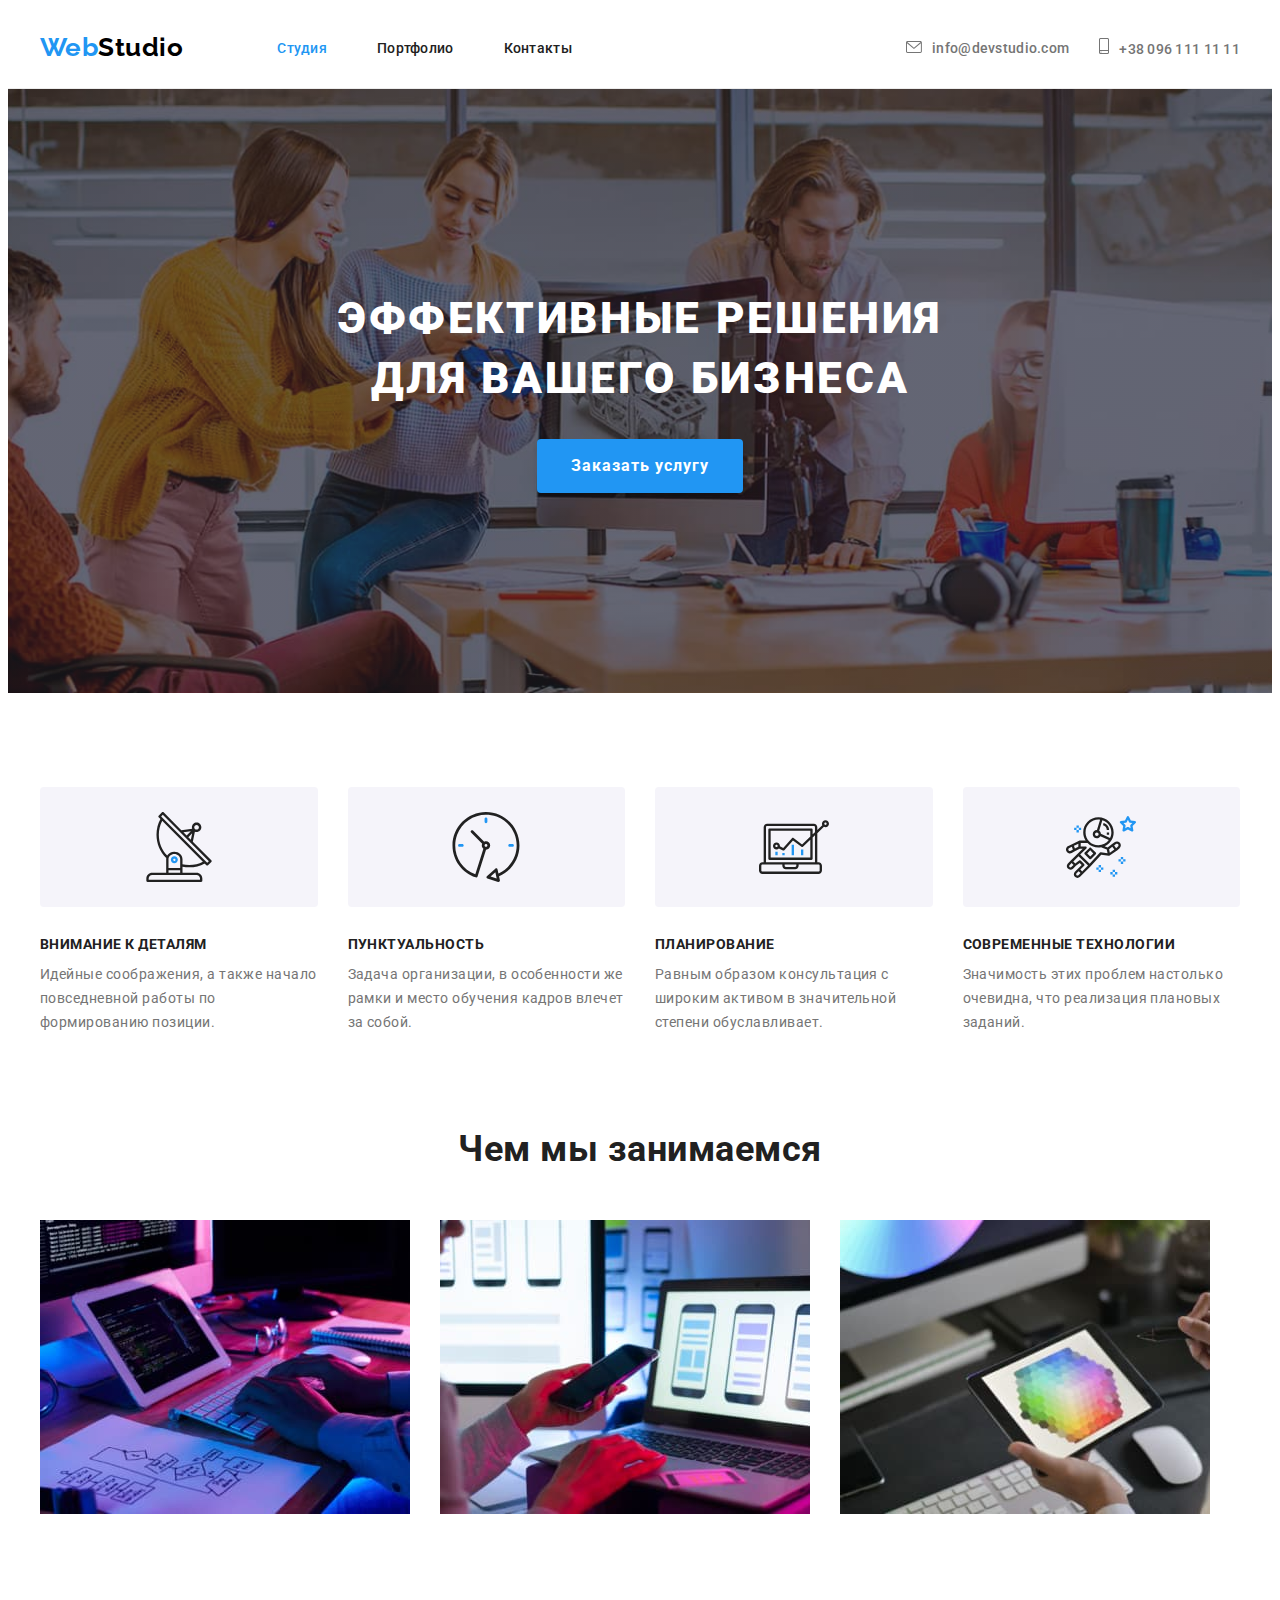
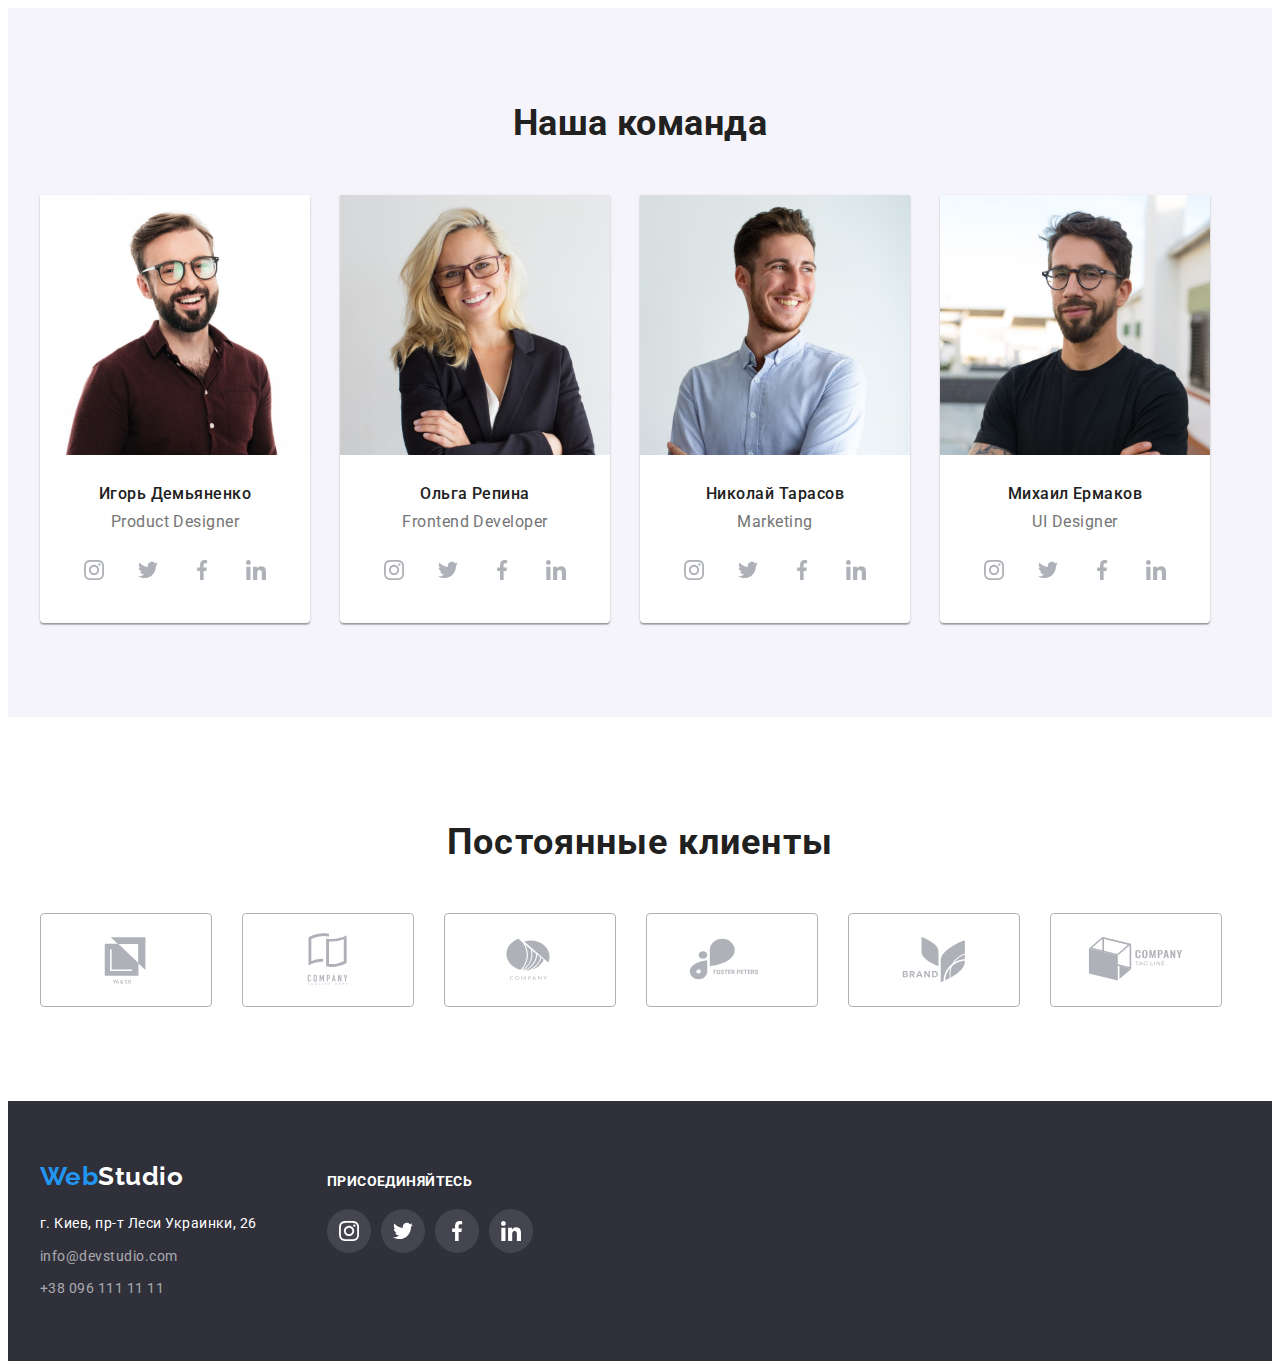
==== index.html @ f167cb6b "ДЗ-05" ====
<!DOCTYPE html>
<html lang="ru">
  <head>
    <meta charset="UTF-8" />
    <meta http-equiv="X-UA-Compatible" content="IE=edge" />
    <meta name="viewport" content="width=device-width, initial-scale=1.0" />
    <title>Студия</title>
    <link
      rel="stylesheet"
      href="https://cdnjs.cloudflare.com/ajax/libs/modern-normalize/1.1.0/modern-normalize.min.css"
      integrity="sha512-wpPYUAdjBVSE4KJnH1VR1HeZfpl1ub8YT/NKx4PuQ5NmX2tKuGu6U/JRp5y+Y8XG2tV+wKQpNHVUX03MfMFn9Q=="
      crossorigin="anonymous"
      referrerpolicy="no-referrer"
    />
    <link rel="stylesheet" href="./css/styles.css" />
    <link rel="preconnect" href="https://fonts.googleapis.com" />
    <link rel="preconnect" href="https://fonts.gstatic.com" crossorigin />
    <link
      href="https://fonts.googleapis.com/css2?family=Raleway:wght@700&family=Roboto:wght@400;500;700;900&display=swap"
      rel="stylesheet"
    />
  </head>
  <body>
    <!-- Шапка сайта -->

    <header class="header">
      <div class="container">
        <a class="header-logo-main link" href="./"
          ><span class="header-logo-blue link">Web</span>Studio</a
        >
        <nav class="header-nav">
          <ul class="header-list list">
            <li class="header-item">
              <a class="nav-link link current" href="index.html">Студия</a>
            </li>
            <li class="header-item">
              <a class="nav-link link" href="portfolio.html">Портфолио</a>
            </li>
            <li class="header-item">
              <a class="nav-link link" href="./">Контакты</a>
            </li>
          </ul>
        </nav>
        <div class="header-contacts">
          <ul class="header-contacts-list list">
            <li class="header-contacts-item">
              <a class="header-contacts link" href="mailto:info@devstudio.com"
                ><svg class="header-icon" width="16" height="12">
                  <use href="./images/icon.svg#icon-envelope"></use></svg
                >info@devstudio.com</a
              >
            </li>
            <li class="header-item">
              <a class="header-contacts link" href="tel:+380961111111"
                ><svg class="header-icon" width="10" height="16">
                  <use href="./images/icon.svg#icon-smartphone"></use></svg
                >+38 096 111 11 11</a
              >
            </li>
          </ul>
        </div>
      </div>
    </header>

    <!-- Основной блок -->

    <main>
      <!-- Герой -->

      <section class="hero">
        <div class="container">
          <div class="hero-content">
            <h1 class="hero-title">
              Эффективные решения <br />
              для вашего бизнеса
            </h1>
            <button class="hero-button btn" type="button">
              Заказать услугу
            </button>
          </div>
        </div>
      </section>

      <!-- Особенности -->

      <section class="section spec">
        <div class="container">
          <ul class="spec-list list">
            <li class="spec-item antenna-1">
              <h3 class="spec-title">Внимание к деталям</h3>
              <p class="spec-about">
                Идейные соображения, а также начало повседневной работы по
                формированию позиции.
              </p>
            </li>
            <li class="spec-item clock-1">
              <h3 class="spec-title">Пунктуальность</h3>
              <p class="spec-about">
                Задача организации, в особенности же рамки и место обучения
                кадров влечет за собой.
              </p>
            </li>
            <li class="spec-item diagram-1">
              <h3 class="spec-title">Планирование</h3>
              <p class="spec-about">
                Равным образом консультация с широким активом в значительной
                степени обуславливает.
              </p>
            </li>
            <li class="spec-item astronaut-1">
              <h3 class="spec-title">Современные технологии</h3>
              <p class="spec-about">
                Значимость этих проблем настолько очевидна, что реализация
                плановых заданий.
              </p>
            </li>
          </ul>
        </div>
      </section>

      <!-- Чем занимаемся -->

      <section class="section">
        <div class="container">
          <h2 class="directions-title">Чем мы занимаемся</h2>
          <ul class="directions-list">
            <li class="directions-works">
              <img src="images/pc.jpg" alt="верстка" width="370" />
            </li>
            <li class="directions-works">
              <img src="images/mobile.jpg" alt="дизайн" width="370" />
            </li>
            <li class="directions-works">
              <img
                src="images/tablet.jpg"
                alt="внешнее оформление"
                width="370"
              />
            </li>
          </ul>
        </div>
      </section>

      <!-- Команда -->

      <section class="section team">
        <div class="container">
          <h2 class="team-title">Наша команда</h2>
          <ul class="team-list">
            <li class="team-item">
              <div class="team-decoration">
                <a href="./" class="teammate-image"
                  ><img src="images/designer.jpg" alt="Дизайнер" width="270"
                /></a>
                <div class="container-text">
                  <h3 class="teammate-name">Игорь Демьяненко</h3>
                  <p class="teammate-position" lang="en">Product Designer</p>
                  <ul class="teammate-soc-list list">
                    <li class="teammate-soc-item">
                      <a href="" class="teammate-soc-link link">
                        <svg class="teammate-soc-icon" width="20" height="20">
                          <use href="./images/icon.svg#icon-instagram"></use>
                        </svg>
                      </a>
                    </li>
                    <li class="teammate-soc-item">
                      <a href="" class="teammate-soc-link link"
                        ><svg class="teammate-soc-icon" width="20" height="20">
                          <use href="./images/icon.svg#icon-twitter"></use></svg
                      ></a>
                    </li>
                    <li class="teammate-soc-item">
                      <a href="" class="teammate-soc-link link"
                        ><svg class="teammate-soc-icon" width="20" height="20">
                          <use
                            href="./images/icon.svg#icon-facebook"
                          ></use></svg
                      ></a>
                    </li>
                    <li class="teammate-soc-item">
                      <a href="" class="teammate-soc-link link"
                        ><svg class="teammate-soc-icon" width="20" height="20">
                          <use
                            href="./images/icon.svg#icon-linkedin"
                          ></use></svg
                      ></a>
                    </li>
                  </ul>
                </div>
              </div>
            </li>
            <li class="team-item">
              <div class="team-decoration">
                <a href="./" class="teammate-image"
                  ><img
                    src="images/developer.jpg"
                    alt="Фронтэнд Разработчик"
                    width="270"
                /></a>
                <div class="container-text">
                  <h3 class="teammate-name">Ольга Репина</h3>
                  <p class="teammate-position" lang="en">Frontend Developer</p>
                  <ul class="teammate-soc-list list">
                    <li class="teammate-soc-item">
                      <a href="" class="teammate-soc-link link">
                        <svg class="teammate-soc-icon" width="20" height="20">
                          <use href="./images/icon.svg#icon-instagram"></use>
                        </svg>
                      </a>
                    </li>
                    <li class="teammate-soc-item">
                      <a href="" class="teammate-soc-link link"
                        ><svg class="teammate-soc-icon" width="20" height="20">
                          <use href="./images/icon.svg#icon-twitter"></use></svg
                      ></a>
                    </li>
                    <li class="teammate-soc-item">
                      <a href="" class="teammate-soc-link link"
                        ><svg class="teammate-soc-icon" width="20" height="20">
                          <use
                            href="./images/icon.svg#icon-facebook"
                          ></use></svg
                      ></a>
                    </li>
                    <li class="teammate-soc-item">
                      <a href="" class="teammate-soc-link link"
                        ><svg class="teammate-soc-icon" width="20" height="20">
                          <use
                            href="./images/icon.svg#icon-linkedin"
                          ></use></svg
                      ></a>
                    </li>
                  </ul>
                </div>
              </div>
            </li>
            <li class="team-item">
              <div class="team-decoration">
                <a href="./" class="teammate-image"
                  ><img src="images/marketing.jpg" alt="Маркетинг" width="270"
                /></a>
                <div class="container-text">
                  <h3 class="teammate-name">Николай Тарасов</h3>
                  <p class="teammate-position" lang="en">Marketing</p>
                  <ul class="teammate-soc-list list">
                    <li class="teammate-soc-item">
                      <a href="" class="teammate-soc-link link">
                        <svg class="teammate-soc-icon" width="20" height="20">
                          <use href="./images/icon.svg#icon-instagram"></use>
                        </svg>
                      </a>
                    </li>
                    <li class="teammate-soc-item">
                      <a href="" class="teammate-soc-link link"
                        ><svg class="teammate-soc-icon" width="20" height="20">
                          <use href="./images/icon.svg#icon-twitter"></use></svg
                      ></a>
                    </li>
                    <li class="teammate-soc-item">
                      <a href="" class="teammate-soc-link link"
                        ><svg class="teammate-soc-icon" width="20" height="20">
                          <use
                            href="./images/icon.svg#icon-facebook"
                          ></use></svg
                      ></a>
                    </li>
                    <li class="teammate-soc-item">
                      <a href="" class="teammate-soc-link link"
                        ><svg class="teammate-soc-icon" width="20" height="20">
                          <use
                            href="./images/icon.svg#icon-linkedin"
                          ></use></svg
                      ></a>
                    </li>
                  </ul>
                </div>
              </div>
            </li>
            <li class="team-item">
              <div class="team-decoration">
                <a href="./" class="teammate-image"
                  ><img
                    src="images/ui.jpg"
                    alt="Дизайнер оформления"
                    width="270"
                /></a>
                <div class="container-text">
                  <h3 class="teammate-name">Михаил Ермаков</h3>
                  <p class="teammate-position">UI Designer</p>
                  <ul class="teammate-soc-list list">
                    <li class="teammate-soc-item">
                      <a href="" class="teammate-soc-link link">
                        <svg class="teammate-soc-icon" width="20" height="20">
                          <use href="./images/icon.svg#icon-instagram"></use>
                        </svg>
                      </a>
                    </li>
                    <li class="teammate-soc-item">
                      <a href="" class="teammate-soc-link link"
                        ><svg class="teammate-soc-icon" width="20" height="20">
                          <use href="./images/icon.svg#icon-twitter"></use></svg
                      ></a>
                    </li>
                    <li class="teammate-soc-item">
                      <a href="" class="teammate-soc-link link"
                        ><svg class="teammate-soc-icon" width="20" height="20">
                          <use
                            href="./images/icon.svg#icon-facebook"
                          ></use></svg
                      ></a>
                    </li>
                    <li class="teammate-soc-item">
                      <a href="" class="teammate-soc-link link"
                        ><svg class="teammate-soc-icon" width="20" height="20">
                          <use
                            href="./images/icon.svg#icon-linkedin"
                          ></use></svg
                      ></a>
                    </li>
                  </ul>
                </div>
              </div>
            </li>
          </ul>
        </div>
      </section>

      <!-- Customer -->

      <section class="customer">
        <div class="container customer-container">
          <h2 class="customer-title">Постоянные клиенты</h2>
          <ul class="customer-list list">
            <li class="customer-item">
              <a href="./" class="customer-link link"
                ><svg class="customer-icon" width="41" height="46.7">
                  <use href="./images/icon.svg#icon-Logo"></use></svg
              ></a>
            </li>
            <li class="customer-item">
              <a href="" class="customer-link link"
                ><svg class="customer-icon" width="40" height="52">
                  <use href="./images/icon.svg#icon-Logo-1"></use></svg
              ></a>
            </li>
            <li class="customer-item">
              <a href="" class="customer-link link"
                ><svg class="customer-icon" width="43.46" height="41.18">
                  <use href="./images/icon.svg#icon-Logo-2"></use></svg
              ></a>
            </li>
            <li class="customer-item">
              <a href="" class="customer-link link"
                ><svg class="customer-icon" width="84.44" height="40.62">
                  <use href="./images/icon.svg#icon-Logo-3"></use></svg
              ></a>
            </li>
            <li class="customer-item">
              <a href="" class="customer-link link"
                ><svg class="customer-icon" width="62.54" height="45.43">
                  <use href="./images/icon.svg#icon-Logo-4"></use></svg
              ></a>
            </li>
            <li class="customer-item">
              <a href="" class="customer-link link"
                ><svg class="customer-icon" width="93.79" height="43.93">
                  <use href="./images/icon.svg#icon-Logo-5"></use></svg
              ></a>
            </li>
          </ul>
        </div>
      </section>
    </main>

    <!-- Футер -->

    <footer class="footer">
      <div class="container footer-wrap">
        <div class="footer-cont">
          <a class="footer-logo-main link" href="./"
            ><span class="footer-logo-blue link">Web</span>Studio</a
          >
          <address class="footer-address link">
            <p>г. Киев, пр-т Леси Украинки, 26</p>
          </address>
          <ul class="footer-list">
            <li class="footer-item">
              <a class="footer-contacts link" href="mailto:info@devstudio.com"
                >info@devstudio.com</a
              >
            </li>
            <li class="footer-item">
              <a class="footer-contacts link" href="tel:+380961111111"
                >+38 096 111 11 11</a
              >
            </li>
          </ul>
        </div>
        <div class="footer-soc-container">
          <h3 class="footer-enjoy">присоединяйтесь</h3>
          <ul class="footer-soc-list list">
            <li class="footer-soc-item">
              <a href="" class="footer-soc-link link">
                <svg class="footer-soc-icon" width="20" height="20">
                  <use href="./images/icon.svg#icon-instagram"></use>
                </svg>
              </a>
            </li>
            <li class="footer-soc-item">
              <a href="" class="footer-soc-link link"
                ><svg class="footer-soc-icon" width="20" height="20">
                  <use href="./images/icon.svg#icon-twitter"></use></svg
              ></a>
            </li>
            <li class="footer-soc-item">
              <a href="" class="footer-soc-link link"
                ><svg class="footer-soc-icon" width="20" height="20">
                  <use href="./images/icon.svg#icon-facebook"></use></svg
              ></a>
            </li>
            <li class="footer-soc-item">
              <a href="" class="footer-soc-link link"
                ><svg class="footer-soc-icon" width="20" height="20">
                  <use href="./images/icon.svg#icon-linkedin"></use></svg
              ></a>
            </li>
          </ul>
        </div>
      </div>
    </footer>
  </body>
</html>
---- css/styles.css ----
:root {
  --main-btn-color: #ffffff;
  --second-btn-color: #212121;
  --accent-color: #2196f3;
  --main-title-color: #ffffff;
  --second-title-color: #212121;
  --main-text-color: #757575;
  --main-link-color: #212121;
  --background-color: #2f303a;
  --font-size-main: 16px;
  --font-size-second: 14px;
}

body {
  font-family: "Roboto", sans-serif;
  letter-spacing: 0.03em;
}

p,
h1,
h2,
h3,
h4,
h5,
h6 {
  margin: 0;
}

ul,
ol {
  margin: 0;
  padding-left: 0;
}

button {
  cursor: pointer;
}

img {
  display: block;
}

li {
  list-style-type: none;
}

.list {
  list-style: none;
}

.link {
  text-decoration: none;
}

.visually-hidden {
  position: absolute;
  width: 1px;
  height: 1px;
  margin: -1px;
  border: 0;
  padding: 0;
  white-space: nowrap;
  clip-path: inset(100%);
  clip: rect(0 0 0 0);
  overflow: hidden;
}

.container {
  width: 1200px;
  margin: 0 auto;
  padding-left: 15px;
  padding-right: 15px;
  /* outline: 1px solid red; */
}

.section {
  padding-top: 94px;
  padding-bottom: 94px;
}

/* ---------------------HEADER--------------------------- */

.header {
  padding-top: 24px;
  padding-bottom: 25px;
  border-bottom: 1px solid #ececec;
}

.header-logo-main {
  color: #000000;
  font-family: "Raleway", sans-serif;
  font-weight: 700;
  font-size: 26px;
  line-height: 1.2;
  margin-right: 94px;
}

.header-logo-blue {
  color: var(--accent-color);
  font-family: "Raleway", sans-serif;
  font-weight: 700;
  font-size: 26px;
  line-height: 1.2;
}

.header .container {
  display: flex;
  align-items: center;
}

.nav-link {
  color: var(--main-link-color);
  font-weight: 500;
  font-size: var(--font-size-second);
  line-height: 1.15;
  letter-spacing: 0.02em;
}

.header-item .current {
  color: var(--accent-color);
}

.nav-link:hover,
.nav-link:focus,
.nav-link:active {
  color: var(--accent-color);
}

.header-contacts {
  margin-left: auto;
}

.header-list {
  display: flex;
  align-items: center;
}

.header-item:not(:last-child) {
  margin-right: 50px;
}

.header-contacts-list {
  display: flex;
  align-items: center;
}

.header-contacts-item:not(:last-child) {
  margin-right: 30px;
}

.header-contacts {
  color: #757575;
  font-weight: 500;
  font-size: var(--font-size-second);
  line-height: 1.15;
  letter-spacing: 0.02em;
}

.header-contacts:hover {
  color: var(--accent-color);
}
.header-contacts:focus {
  color: var(--accent-color);
}

.header-icon {
  margin-right: 10px;
  fill: currentColor;
}

/* ----------------MAIN-PAGE--HERO--------------------- */

.hero {
  background-color: #c4c4c4;
  background-image: linear-gradient(
      rgba(47, 48, 58, 0.4),
      rgba(47, 48, 58, 0.4)
    ),
    url(../images/bg-foto.jpg);
  background-repeat: no-repeat;
  background-position: center;
  background-size: cover;
  max-width: 1600px;
  margin: 0 auto;
}

.hero-content {
  padding-top: 200px;
  padding-bottom: 200px;
}

.hero-title {
  font-weight: 900;
  font-size: 44px;
  line-height: 1.36;
  text-align: center;
  letter-spacing: 0.06em;
  text-transform: uppercase;
  color: var(--main-title-color);
}

.btn {
  margin: 0 auto;
  display: block;
  margin-top: 30px;
}

.hero-button {
  padding: 10px 32px;
  font-family: inherit;
  font-weight: 700;
  font-size: var(--font-size-main);
  line-height: 1.88;
  letter-spacing: 0.06em;
  color: var(--main-btn-color);
  background-color: var(--accent-color);
  box-shadow: 0px 4px 4px rgba(0, 0, 0, 0.15);
  border-radius: 4px;
  border-color: transparent;
}

.hero-button:hover,
.hero-button:focus {
  background-color: #188ce8;
}

/* ----------------MAIN-PAGE--SPEC--------------------- */
.spec {
  padding-bottom: 0px;
}

.spec-list {
  display: flex;
}

.spec-item {
  flex-basis: calc(100% / 4);
}

.spec-item:not(:last-child) {
  margin-right: 30px;
}

.spec-item::before {
  content: "";
  display: block;
  height: 120px;
  background-color: #f5f4fa;
  border-radius: 4px;
  margin-bottom: 30px;
  background-repeat: no-repeat;
  background-position: center;
  background-size: 70px;
}

.antenna-1::before {
  background-image: url(../images/antenna.svg);
}

.clock-1::before {
  background-image: url(../images/clock.svg);
}

.diagram-1::before {
  background-image: url(../images/diagram.svg);
}

.astronaut-1::before {
  background-image: url(../images/astronaut.svg);
}

.spec-title {
  font-size: var(--font-size-second);
  line-height: 1.14;
  text-transform: uppercase;
  color: var(--second-title-color);
}

.spec-about {
  margin-top: 10px;
  font-size: var(--font-size-second);
  line-height: 1.71;
  color: var(--main-text-color);
}

/* ----------------MAIN-PAGE--DIRECTIONS--------------------- */

.directions-title {
  font-size: 36px;
  line-height: 1.16;
  text-align: center;
  color: var(--second-title-color);
}

.directions-list {
  display: flex;
  margin-top: 50px;
}

.directions-works + .directions-works {
  margin-left: 30px;
}

/* ----------------MAIN-PAGE--TEAM--------------------- */
.team {
  background-color: #f5f4fa;
}

.team-title {
  font-size: 36px;
  line-height: 1.17;
  text-align: center;
  color: var(--second-title-color);
}

.team-list {
  margin-top: 50px;
  display: flex;
}

.team-item:not(:last-child) {
  margin-right: 30px;
}

.team-decoration {
  background-color: #ffffff;
  width: 270px;
  height: 428px;
  box-shadow: 0px 1px 3px rgba(0, 0, 0, 0.12), 0px 1px 1px rgba(0, 0, 0, 0.14),
    0px 2px 1px rgba(0, 0, 0, 0.2);
  border-radius: 0px 0px 4px 4px;
}

.container-text {
  padding-top: 30px;
  padding-bottom: 30px;
}

.teammate-name {
  font-weight: 500;
  font-size: var(--font-size-main);
  line-height: 1.18;
  text-align: center;
  color: var(--second-title-color);
}

.teammate-position {
  margin-top: 10px;
  margin-bottom: 16px;
  font-size: var(--font-size-main);
  line-height: 1.18;
  text-align: center;
  color: var(--main-text-color);
}

.teammate-soc-list {
  display: flex;
  justify-content: center;
}

.teammate-soc-item {
  width: 44px;
  height: 44px;
  margin-right: 10px;
}

.teammate-soc-item:last-child {
  margin-right: 0;
}

.teammate-soc-link {
  width: 100%;
  height: 100%;
  background-color: transparent;
  border-radius: 50%;
  display: flex;
  align-items: center;
  justify-content: center;
  fill: #afb1b8;
}

.teammate-soc-link:hover,
.teammate-soc-link:focus {
  background-color: var(--accent-color);
  fill: #ffffff;
  outline-style: none;
}

/* ----------------MAIN-PAGE--CUSTOMER--------------------- */

.customer-container {
  padding-top: 104px;
  padding-bottom: 94px;
}

.customer-title {
  font-size: 36px;
  line-height: 1.17;
  text-align: center;
  letter-spacing: 0.03em;
  color: #212121;
  margin-bottom: 50px;
}

.customer-list {
  display: flex;
}

.customer-item:not(:last-child) {
  margin-right: 30px;
}

.customer-link {
  width: 170px;
  height: 92px;
  display: flex;
  justify-content: center;
  align-items: center;
  color: #afb1b8;
  border-radius: 4px;
  border: 1px solid #afb1b8;
}

.customer-link:hover,
.customer-link:focus {
  color: var(--accent-color);
  border: 1px solid var(--accent-color);
  outline-color: var(--accent-color);
}

.customer-icon {
  width: 106px;
  height: 60px;
  fill: currentColor;
}

.customer-icon:hover,
.customer-icon:focus {
  fill: currentColor;
}

/* ----------------PORTFOLIO--PROJECT--------------------- */

.projects {
  padding-top: 83px;
  padding-bottom: 105px;
}

/* ----------------PORTFOLIO--PROJECT--BUTTON---------------- */

.project-list-btn {
  display: flex;
  justify-content: center;
}

.project-item-btn {
  margin-bottom: 50px;
}

.project-item-btn:not(:last-child) {
  margin-right: 8px;
}

.project-btn {
  height: 38px;
  padding: 6px 22px;
  font-family: inherit;
  font-weight: 500;
  font-size: var(--font-size-main);
  line-height: 1.62;
  text-align: center;
  color: var(--second-btn-color);
  border-radius: 4px;
  border: none;
}

.project-btn:hover,
.project-btn:focus,
.project-btn:active {
  font-weight: 500;
  font-size: var(--font-size-main);
  line-height: 1.62;
  text-align: center;
  color: var(--main-btn-color);
  background-color: var(--accent-color);
  border-radius: 4px;
  box-shadow: 0px 3px 1px rgba(0, 0, 0, 0.1), 0px 1px 2px rgba(0, 0, 0, 0.08),
    0px 2px 2px rgba(0, 0, 0, 0.12);
  border: none;
}

/* ----------------PORTFOLIO--PROJECT--CARDS---------------- */

.project-list {
  padding: 0;
  margin: 0;
  list-style: none;
  display: flex;
  flex-wrap: wrap;
  margin-left: -30px;
  margin-top: -30px;
}

.project-list > .project-item {
  flex-basis: calc(100% / 3 - 30px);
  margin-left: 30px;
  margin-top: 30px;
}

.project-decoration {
  border: 1px solid #eeeeee;
  width: 370px;
  cursor: pointer;
}

.project-decoration:hover,
.project-decoration:focus {
  box-shadow: 0px 1px 1px rgba(0, 0, 0, 0.12), 0px 4px 4px rgba(0, 0, 0, 0.06),
    1px 4px 6px rgba(0, 0, 0, 0.16);
}

.title-decoration {
  padding: 20px 24px;
}

.title-project {
  font-size: 18px;
  line-height: 2;
  letter-spacing: 0.06em;
  color: var(--second-title-color);
}

.title-class {
  margin-top: 4px;
  font-size: var(--font-size-main);
  line-height: 1.88;
  color: var(--main-text-color);
}

/* ----------------FOOTER--------------------- */

.footer {
  background-color: var(--background-color);

  padding-bottom: 60px;
}

.footer-logo-main {
  font-family: "Raleway", sans-serif;
  font-weight: 700;
  font-size: 26px;
  line-height: 1.19;
  color: var(--main-title-color);
}

.footer-logo-blue {
  font-family: "Raleway", sans-serif;
  font-weight: 700;
  font-size: 26px;
  line-height: 1.19;
  color: var(--accent-color);
}

.footer-address {
  margin-top: 20px;
  font-style: normal;
  font-size: var(--font-size-second);
  line-height: 1.71;
  color: var(--main-title-color);
}

.footer-wrap {
  display: flex;
}

.footer-cont {
  padding-top: 60px;
  margin-right: 70px;
}

.footer-item {
  margin-top: 9px;
}

.footer-contacts {
  font-size: var(--font-size-second);
  line-height: 1.7;
  color: rgba(255, 255, 255, 0.6);
}

.footer-contacts:hover,
.footer-contacts:focus {
  color: var(--accent-color);
}

.footer-soc-container {
  padding-top: 72px;
}

.footer-enjoy {
  font-size: var(--font-size-second);
  line-height: 1.15;
  letter-spacing: 0.03em;
  text-transform: uppercase;
  color: var(--main-title-color);
}

.footer-soc-list {
  display: flex;
  justify-content: center;
  margin-top: 20px;
}

.footer-soc-item {
  width: 44px;
  height: 44px;
  margin-right: 10px;
}

.tfooter-soc-item:last-child {
  margin-right: 0;
}

.footer-soc-link {
  width: 100%;
  height: 100%;
  background-color: rgba(255, 255, 255, 0.1);
  border-radius: 50%;
  display: flex;
  align-items: center;
  justify-content: center;
  fill: #ffffff;
}

.footer-soc-link:hover,
.footer-soc-link:focus {
  background-color: var(--accent-color);
  fill: var(--main-title-color);
  outline-style: none;
}
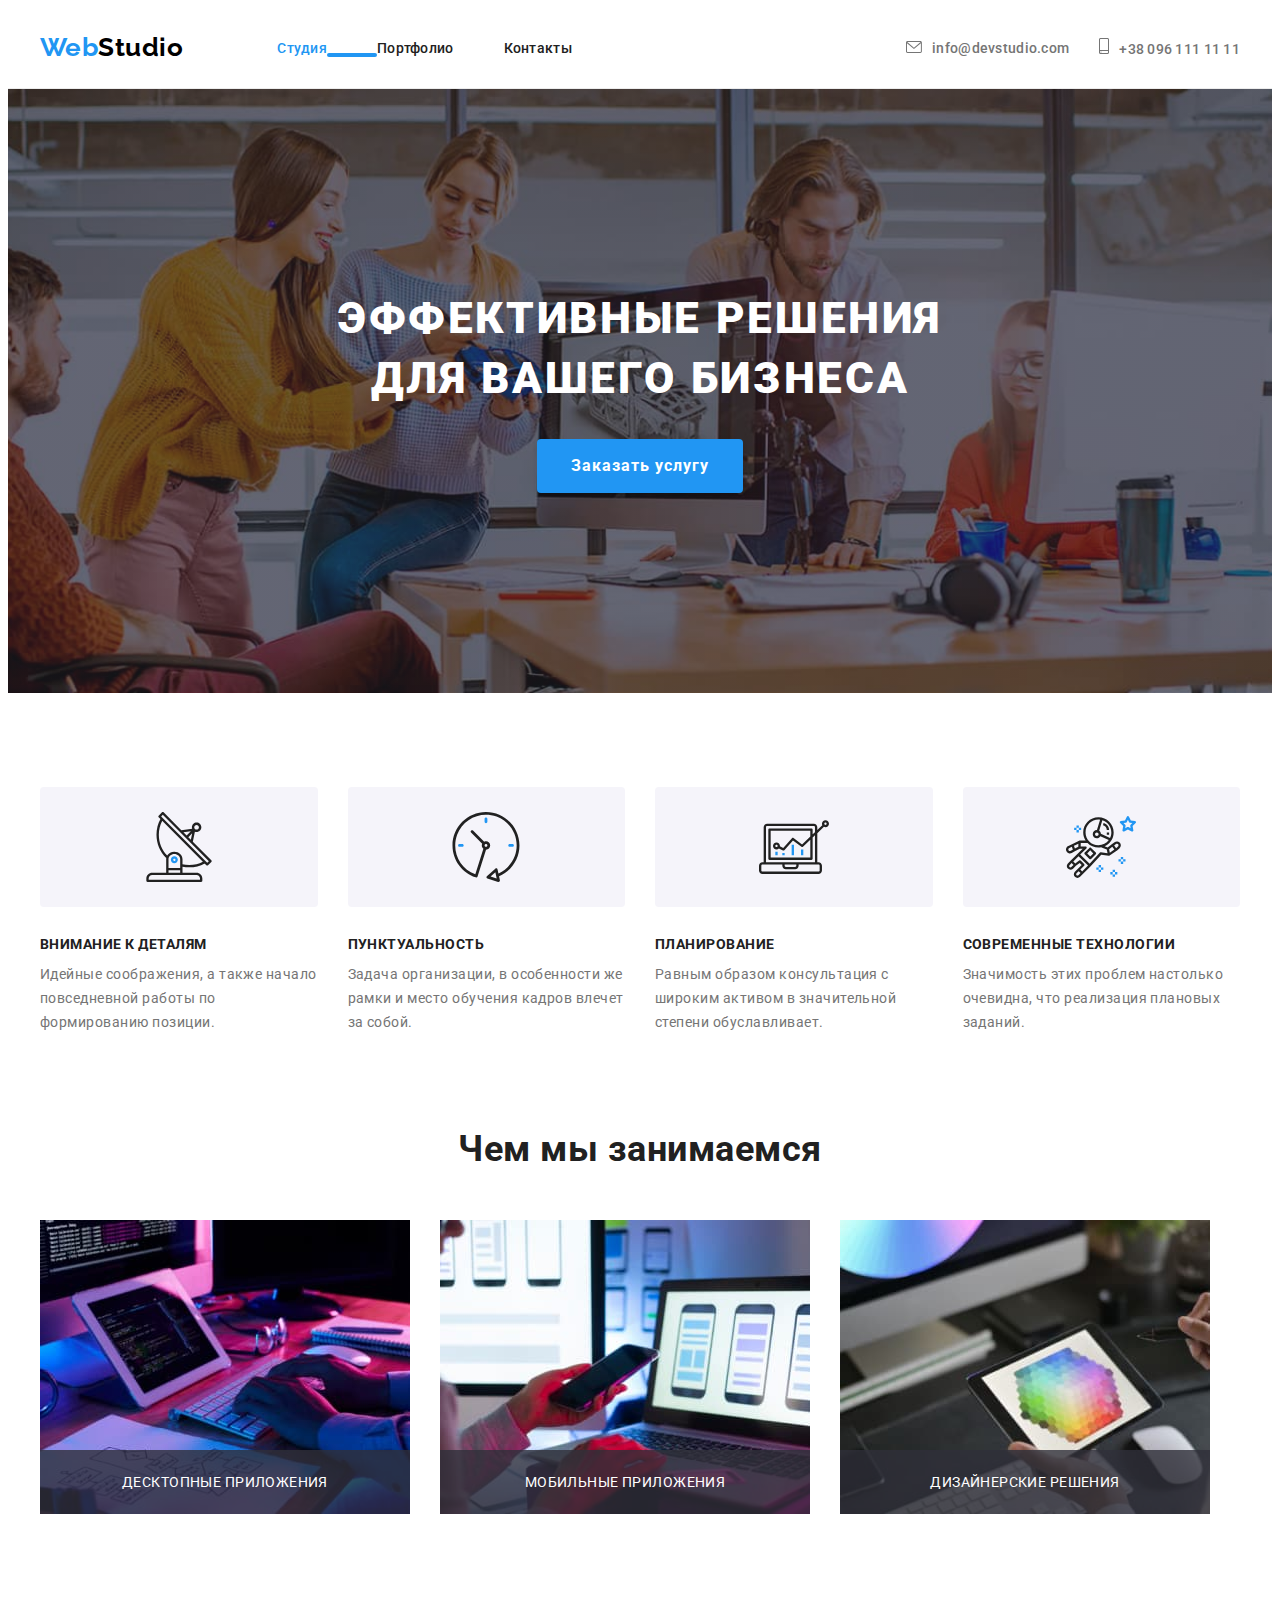
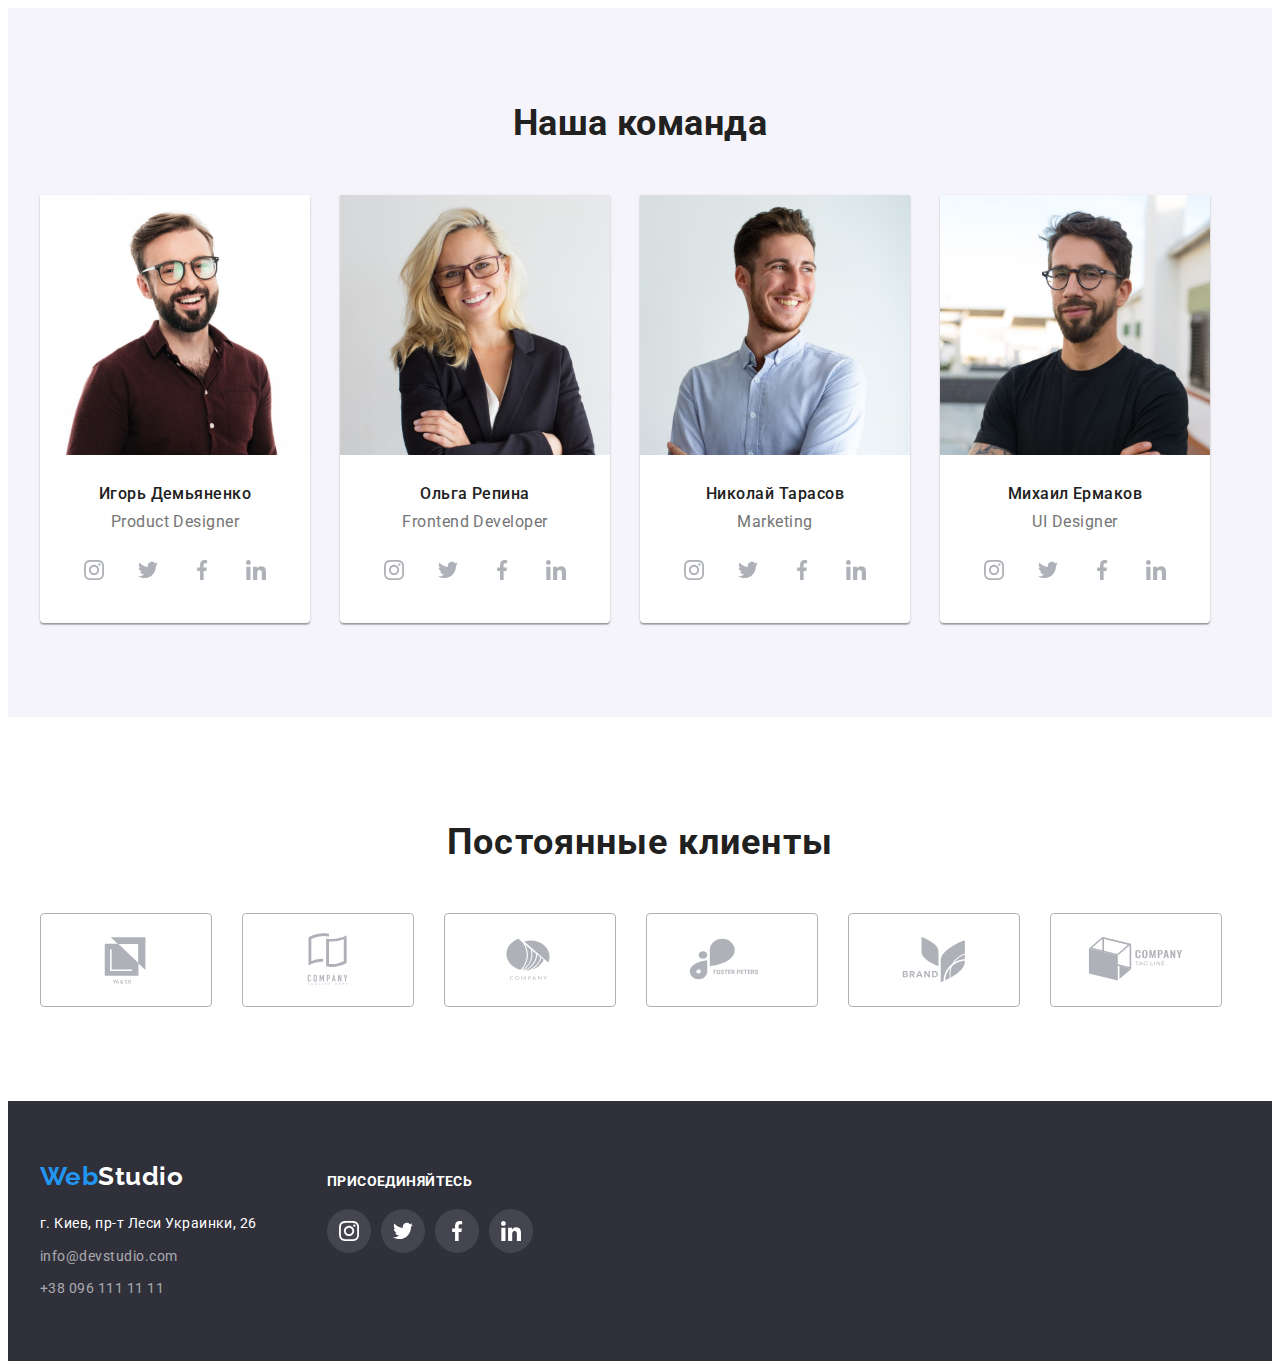
==== commit 7f96fd0d: "ДЗ №5" ====
--- a/index.html
+++ b/index.html
@@ -74,7 +74,7 @@
               Эффективные решения <br />
               для вашего бизнеса
             </h1>
-            <button class="hero-button btn" type="button">
+            <button class="hero-button btn" type="button" data-modal-open>
               Заказать услугу
             </button>
           </div>
@@ -126,9 +126,15 @@
           <ul class="directions-list">
             <li class="directions-works">
               <img src="images/pc.jpg" alt="верстка" width="370" />
+              <div class="direction-img-text">
+                <p class="direction-text">Десктопные приложения</p>
+              </div>
             </li>
             <li class="directions-works">
               <img src="images/mobile.jpg" alt="дизайн" width="370" />
+              <div class="direction-img-text">
+                <p class="direction-text">Мобильные приложения</p>
+              </div>
             </li>
             <li class="directions-works">
               <img
@@ -136,6 +142,9 @@
                 alt="внешнее оформление"
                 width="370"
               />
+              <div class="direction-img-text">
+                <p class="direction-text">Дизайнерские решения</p>
+              </div>
             </li>
           </ul>
         </div>
@@ -428,5 +437,15 @@
         </div>
       </div>
     </footer>
+    <div class="backdrop is-hidden" data-modal>
+      <div class="modal">
+        <button type="button" class="modal-close-btn" data-modal-close>
+          <svg class="masters-soc-icon" width="18" height="18">
+            <use href="./images/icon.svg#icon-Vector"></use>
+          </svg>
+        </button>
+      </div>
+    </div>
+    <script src="./js/modal.js"></script>
   </body>
 </html>
--- a/css/styles.css
+++ b/css/styles.css
@@ -114,6 +114,9 @@
   font-size: var(--font-size-second);
   line-height: 1.15;
   letter-spacing: 0.02em;
+  position: relative;
+  transition-duration: 250ms;
+  transition-timing-function: cubic-bezier(0.4, 0, 0.2, 1);
 }
 
 .header-item .current {
@@ -124,6 +127,16 @@
 .nav-link:focus,
 .nav-link:active {
   color: var(--accent-color);
+}
+
+.current::after {
+  position: absolute;
+  content: "";
+  bottom: -1px;
+  width: 100%;
+  height: 4px;
+  border-radius: 2px;
+  background-color: var(--accent-color);
 }
 
 .header-contacts {
@@ -154,6 +167,8 @@
   font-size: var(--font-size-second);
   line-height: 1.15;
   letter-spacing: 0.02em;
+  transition-duration: 250ms;
+  transition-timing-function: cubic-bezier(0.4, 0, 0.2, 1);
 }
 
 .header-contacts:hover {
@@ -217,6 +232,8 @@
   box-shadow: 0px 4px 4px rgba(0, 0, 0, 0.15);
   border-radius: 4px;
   border-color: transparent;
+  transition-duration: 250ms;
+  transition-timing-function: cubic-bezier(0.4, 0, 0.2, 1);
 }
 
 .hero-button:hover,
@@ -300,7 +317,25 @@
 .directions-works + .directions-works {
   margin-left: 30px;
 }
-
+.directions-works {
+  position: relative;
+}
+
+.direction-img-text {
+  position: absolute;
+  bottom: 0;
+  width: 100%;
+  background-color: rgba(47, 48, 58, 0.8);
+}
+.direction-text {
+  padding: 24px 0px;
+  font-size: 14px;
+  line-height: 1.15;
+  text-align: center;
+  letter-spacing: 0.03em;
+  text-transform: uppercase;
+  color: #ffffff;
+}
 /* ----------------MAIN-PAGE--TEAM--------------------- */
 .team {
   background-color: #f5f4fa;
@@ -377,6 +412,8 @@
   align-items: center;
   justify-content: center;
   fill: #afb1b8;
+  transition-duration: 250ms;
+  transition-timing-function: cubic-bezier(0.4, 0, 0.2, 1);
 }
 
 .teammate-soc-link:hover,
@@ -419,6 +456,8 @@
   color: #afb1b8;
   border-radius: 4px;
   border: 1px solid #afb1b8;
+  transition-duration: 250ms;
+  transition-timing-function: cubic-bezier(0.4, 0, 0.2, 1);
 }
 
 .customer-link:hover,
@@ -472,6 +511,8 @@
   color: var(--second-btn-color);
   border-radius: 4px;
   border: none;
+  transition-duration: 250ms;
+  transition-timing-function: cubic-bezier(0.4, 0, 0.2, 1);
 }
 
 .project-btn:hover,
@@ -511,12 +552,39 @@
   border: 1px solid #eeeeee;
   width: 370px;
   cursor: pointer;
+  transition-duration: 250ms;
+  transition-timing-function: cubic-bezier(0.4, 0, 0.2, 1);
 }
 
 .project-decoration:hover,
 .project-decoration:focus {
   box-shadow: 0px 1px 1px rgba(0, 0, 0, 0.12), 0px 4px 4px rgba(0, 0, 0, 0.06),
     1px 4px 6px rgba(0, 0, 0, 0.16);
+}
+
+.project-link:hover .project-img-text {
+  transform: translateY(0);
+}
+
+.project-img-decoration {
+  position: relative;
+  overflow: hidden;
+}
+
+.project-img-text {
+  position: absolute;
+  padding: 63px 24px;
+  top: 0;
+  color: #ffffff;
+  background-color: rgba(33, 150, 243, 0.9);
+  font-weight: 400;
+  font-size: 18px;
+  line-height: 1.56;
+  letter-spacing: 0.03em;
+  height: 100%;
+  transform: translateY(100%);
+  transition-duration: 250ms;
+  transition-timing-function: cubic-bezier(0.4, 0, 0.2, 1);
 }
 
 .title-decoration {
@@ -586,6 +654,8 @@
   font-size: var(--font-size-second);
   line-height: 1.7;
   color: rgba(255, 255, 255, 0.6);
+  transition-duration: 250ms;
+  transition-timing-function: cubic-bezier(0.4, 0, 0.2, 1);
 }
 
 .footer-contacts:hover,
@@ -630,6 +700,8 @@
   align-items: center;
   justify-content: center;
   fill: #ffffff;
+  transition-duration: 250ms;
+  transition-timing-function: cubic-bezier(0.4, 0, 0.2, 1);
 }
 
 .footer-soc-link:hover,
@@ -638,3 +710,57 @@
   fill: var(--main-title-color);
   outline-style: none;
 }
+
+/* -------------------MODAL-WINDOW-------------------------- */
+
+.backdrop {
+  width: 100%;
+  height: 100%;
+  background-color: rgba(25, 28, 38, 0.476);
+  position: fixed;
+  top: 0;
+  transition: opacity 500ms, visibility 500ms;
+}
+
+.backdrop.is-hidden .modal {
+  transform: translate(-50%, -50%) scale(0) rotate(90deg);
+}
+
+.modal {
+  width: 500px;
+  min-height: 600px;
+  background-color: #ffffff;
+  box-shadow: 0px 1px 3px rgba(0, 0, 0, 0.12), 0px 1px 1px rgba(0, 0, 0, 0.14),
+    0px 2px 1px rgba(0, 0, 0, 0.2);
+  border-radius: 4px;
+  position: absolute;
+  top: 50%;
+  left: 50%;
+  transform: translate(-50%, -50%) scale(1) rotate(0);
+  transition: transform 500ms;
+}
+
+.modal-close-btn {
+  width: 30px;
+  height: 30px;
+  border: 1px solid rgba(0, 0, 0, 0.1);
+  border-radius: 50%;
+  background-color: transparent;
+  position: absolute;
+  top: 10px;
+  right: 10px;
+  display: flex;
+  align-items: center;
+  justify-content: center;
+  padding: 0;
+}
+
+.is-hidden {
+  visibility: hidden;
+  opacity: 0;
+  pointer-events: none;
+}
+
+.no-scroll {
+  overflow: hidden;
+}
